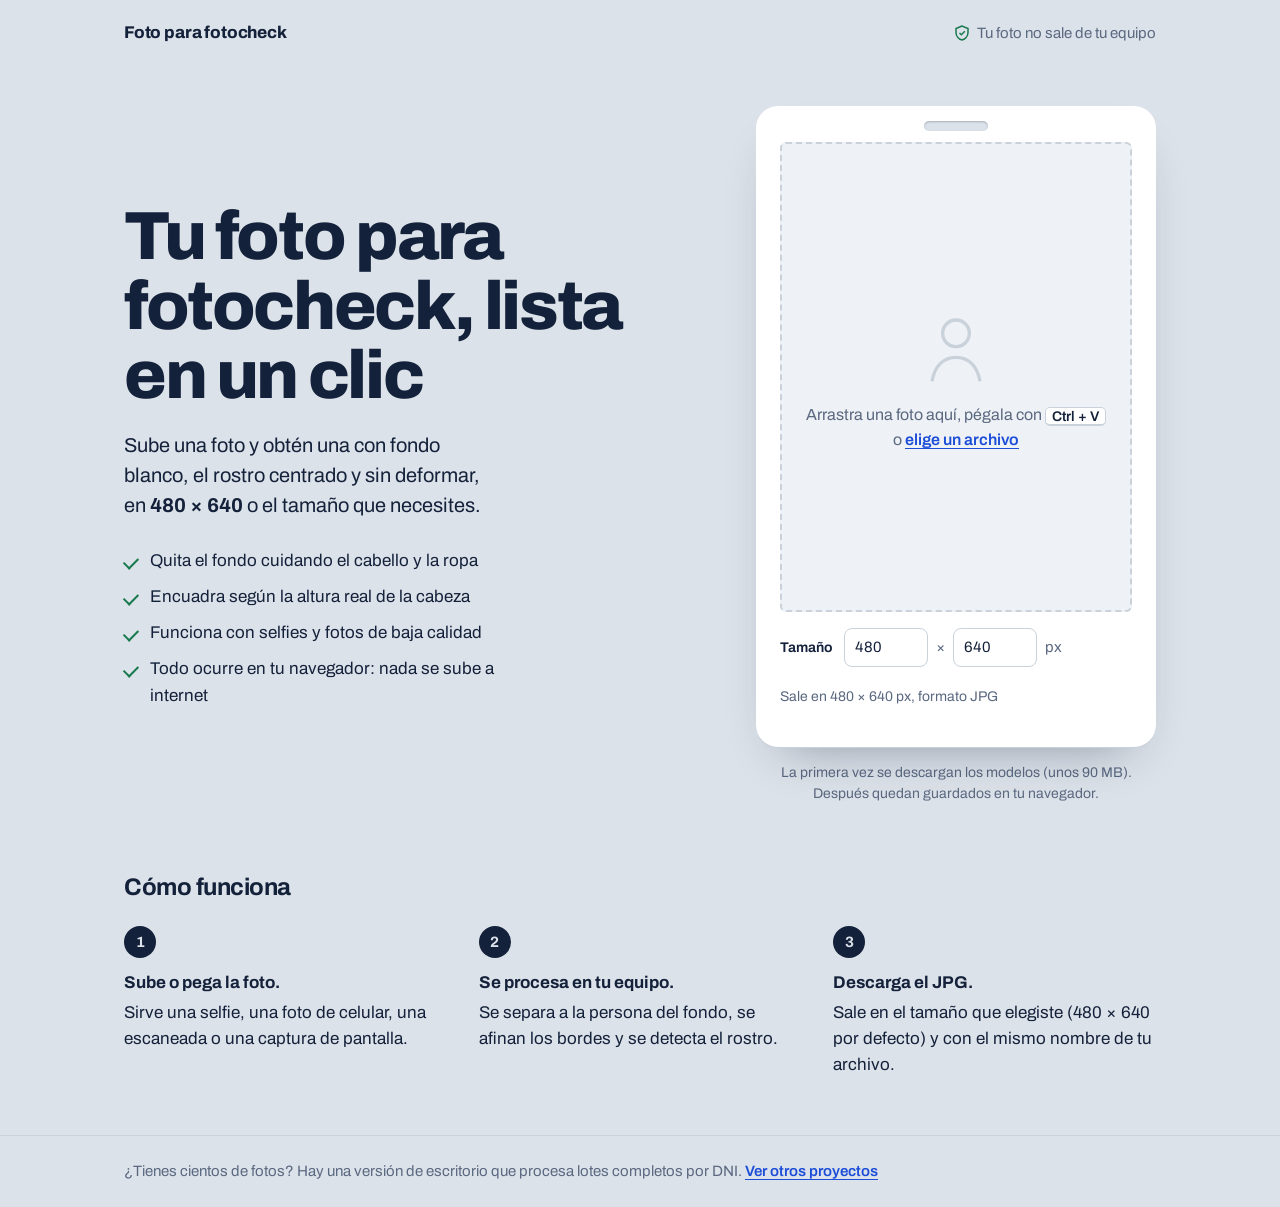
==== fotocheck/index.html @ 421779b1 "Editor fotocheck: tamaño personalizado y pegar con Ctrl+V - Ancho y alto configurables (480x640 por " ====
<!doctype html>
<html lang="es">
<head>
  <meta charset="utf-8">
  <meta name="viewport" content="width=device-width, initial-scale=1">
  <title>Foto para fotocheck</title>
  <meta name="description" content="Convierte cualquier foto en una foto de fotocheck (480 × 640 o tamaño personalizado) con fondo blanco y el rostro bien encuadrado. Se procesa en tu navegador: la foto no se sube a ningún servidor.">
  <script src="coi-serviceworker.min.js"></script>
  <link rel="preload" href="fonts/archivo-latin-wght-normal.woff2" as="font" type="font/woff2" crossorigin>
  <link rel="stylesheet" href="css/app.css">
  <link rel="icon" href="data:image/svg+xml,%3Csvg xmlns='http://www.w3.org/2000/svg' viewBox='0 0 24 32'%3E%3Crect x='1' y='1' width='22' height='30' rx='3' fill='%2314213A'/%3E%3Crect x='8' y='3' width='8' height='2' rx='1' fill='%23DCE2E9'/%3E%3Ccircle cx='12' cy='14' r='4' fill='%23DCE2E9'/%3E%3Cpath d='M5 26c1-5 4-7 7-7s6 2 7 7z' fill='%23DCE2E9'/%3E%3C/svg%3E">
</head>
<body>
  <header class="top">
    <span class="brand">Foto para fotocheck</span>
    <span class="privacy">
      <svg viewBox="0 0 16 16" aria-hidden="true"><path d="M8 1 2 3.5v4C2 11 4.6 14.1 8 15c3.4-.9 6-4 6-7.5v-4z" fill="none" stroke="currentColor" stroke-width="1.5"/><path d="m5.5 8 1.8 1.8L10.8 6.3" fill="none" stroke="currentColor" stroke-width="1.5"/></svg>
      Tu foto no sale de tu equipo
    </span>
  </header>

  <main class="hero">
    <section class="pitch">
      <h1>Tu foto para fotocheck, lista en un clic</h1>
      <p class="lede">Sube una foto y obtén una con fondo blanco, el rostro centrado y sin deformar, en <strong>480 × 640</strong> o el tamaño que necesites.</p>
      <ul class="facts">
        <li>Quita el fondo cuidando el cabello y la ropa</li>
        <li>Encuadra según la altura real de la cabeza</li>
        <li>Funciona con selfies y fotos de baja calidad</li>
        <li>Todo ocurre en tu navegador: nada se sube a internet</li>
      </ul>
    </section>

    <section class="badge-wrap" aria-label="Editor">
      <div class="badge" id="badge">
        <div class="slot" aria-hidden="true"></div>
        <div class="window" id="drop" tabindex="0" role="button" aria-describedby="drop-hint">
          <div class="empty" id="empty">
            <svg viewBox="0 0 48 64" aria-hidden="true"><circle cx="24" cy="24" r="10"/><path d="M6 60c2-12 9-18 18-18s16 6 18 18"/></svg>
            <p id="drop-hint">Arrastra una foto aquí<span class="paste-hint">, pégala con <kbd id="paste-key">Ctrl + V</kbd></span><br>o <span class="link">elige un archivo</span></p>
          </div>
          <img id="result" alt="Foto procesada de 480 por 640" hidden>
          <div class="busy" id="busy" hidden>
            <div class="bar"><div class="fill" id="fill"></div></div>
            <p id="stage">Preparando…</p>
          </div>
        </div>
        <div class="size" role="group" aria-labelledby="size-label">
          <span id="size-label" class="size-label">Tamaño</span>
          <label class="field"><span class="sr">Ancho en píxeles</span><input id="out-w" type="number" inputmode="numeric" min="64" max="4000" step="1" value="480" aria-describedby="size-help"></label>
          <span class="times" aria-hidden="true">×</span>
          <label class="field"><span class="sr">Alto en píxeles</span><input id="out-h" type="number" inputmode="numeric" min="64" max="4000" step="1" value="640" aria-describedby="size-help"></label>
          <span class="unit">px</span>
          <button type="button" class="reset-size" id="reset-size" hidden>Volver a 480 × 640</button>
          <span id="size-help" class="sr">Ancho y alto entre 64 y 4000 píxeles. El recorte usa esta proporción.</span>
        </div>
        <div class="badge-foot">
          <div class="meta" id="meta" aria-live="polite">Sale en 480 × 640, formato JPG</div>
          <div class="actions">
            <button type="button" class="btn ghost" id="again" hidden>Otra foto</button>
            <a class="btn primary" id="download" hidden download>Descargar JPG</a>
          </div>
        </div>
        <input type="file" id="file" accept="image/jpeg,image/png,image/webp" hidden>
      </div>
      <p class="first-load" id="first-load">La primera vez se descargan los modelos (unos 90 MB). Después quedan guardados en tu navegador.</p>
    </section>
  </main>

  <section class="how">
    <h2>Cómo funciona</h2>
    <ol>
      <li><strong>Sube o pega la foto.</strong> Sirve una selfie, una foto de celular, una escaneada o una captura de pantalla.</li>
      <li><strong>Se procesa en tu equipo.</strong> Se separa a la persona del fondo, se afinan los bordes y se detecta el rostro.</li>
      <li><strong>Descarga el JPG.</strong> Sale en el tamaño que elegiste (480 × 640 por defecto) y con el mismo nombre de tu archivo.</li>
    </ol>
  </section>

  <footer class="foot">
    <p>¿Tienes cientos de fotos? Hay una versión de escritorio que procesa lotes completos por DNI. <a href="../#proyectos">Ver otros proyectos</a></p>
  </footer>

  <script src="js/app.js"></script>
</body>
</html>
---- fotocheck/css/app.css ----
@font-face {
  font-family: "Archivo";
  src: url("../fonts/archivo-latin-wght-normal.woff2") format("woff2");
  font-weight: 100 900;
  font-display: swap;
}

:root {
  --desk: #DCE2E9;       /* escritorio gris frío */
  --card: #FFFFFF;       /* tarjeta de credencial */
  --ink: #14213A;        /* tinta azul oscuro */
  --muted: #5A6880;
  --cobalt: #1D4ED8;     /* acción principal */
  --ok: #18794E;
  --line: #C9D1DB;
  --window: #EEF1F5;
  --radius-card: 22px;
}

* { box-sizing: border-box; }
[hidden] { display: none !important; }
html { -webkit-text-size-adjust: 100%; }
body {
  margin: 0;
  background: var(--desk);
  color: var(--ink);
  font: 400 1.0625rem/1.55 "Archivo", system-ui, sans-serif;
}

.top {
  display: flex; justify-content: space-between; align-items: center; gap: 1rem;
  max-width: 1080px; margin: 0 auto; padding: 1.25rem 1.5rem;
}
.brand { font-weight: 750; letter-spacing: -0.01em; }
.privacy { display: inline-flex; align-items: center; gap: .45rem; color: var(--muted); font-size: .9375rem; }
.privacy svg { width: 16px; height: 16px; color: var(--ok); }

.hero {
  max-width: 1080px; margin: 0 auto; padding: 2.5rem 1.5rem 3rem;
  display: grid; grid-template-columns: minmax(0, 1fr) minmax(0, 400px);
  gap: clamp(2rem, 6vw, 5rem); align-items: center;
}

h1 {
  font-size: clamp(2.5rem, 5.4vw, 4.25rem);
  line-height: 1.02; font-weight: 820; letter-spacing: -0.035em;
  margin: 0 0 1.25rem; max-width: 12ch;
}
.lede { font-size: 1.25rem; line-height: 1.5; margin: 0 0 1.75rem; max-width: 34ch; }
.lede strong { font-weight: 700; font-variant-numeric: tabular-nums; }

.facts { list-style: none; margin: 0; padding: 0; display: grid; gap: .6rem; max-width: 40ch; }
.facts li { padding-left: 1.6rem; position: relative; color: var(--ink); }
.facts li::before {
  content: ""; position: absolute; left: 0; top: .5em; width: .75rem; height: .45rem;
  border-left: 2px solid var(--ok); border-bottom: 2px solid var(--ok); transform: rotate(-45deg);
}

/* ── La tarjeta-herramienta ─────────────────────────────────────────────── */
.badge-wrap { display: grid; justify-items: center; gap: .9rem; }
.badge {
  width: 100%; max-width: 400px;
  background: var(--card); border-radius: var(--radius-card);
  padding: 2.25rem 1.5rem 1.25rem;
  box-shadow: 0 1px 0 var(--line), 0 24px 48px -28px rgba(20, 33, 58, .45);
  position: relative;
}
.slot {
  position: absolute; top: .9rem; left: 50%; transform: translateX(-50%);
  width: 64px; height: 10px; border-radius: 5px; background: var(--desk);
  box-shadow: inset 0 1px 2px rgba(20, 33, 58, .25);
}
.window {
  position: relative; width: 100%; aspect-ratio: 3 / 4;
  background: var(--window); border-radius: 6px; overflow: hidden;
  outline: 2px dashed var(--line); outline-offset: -2px;
  display: grid; place-items: center; cursor: pointer;
  transition: outline-color .15s, background-color .15s;
}
.window:hover, .window.drag { outline-color: var(--cobalt); background: #E6ECF7; }
.window:focus-visible { outline: 3px solid var(--cobalt); outline-offset: 2px; }
.window.has-result { outline: none; cursor: default; background: #fff; }

.empty { text-align: center; color: var(--muted); padding: 1rem; }
.empty svg { width: 64px; height: 86px; fill: none; stroke: var(--line); stroke-width: 2.5; margin-bottom: .5rem; }
.empty p { margin: 0; font-size: 1rem; }
.link { color: var(--cobalt); font-weight: 600; text-decoration: underline; text-underline-offset: 3px; }

#result { width: 100%; height: 100%; object-fit: cover; display: block; }

.busy {
  position: absolute; inset: 0; display: grid; place-content: center; gap: .75rem;
  padding: 1.5rem; background: rgba(238, 241, 245, .92); text-align: center;
}
.busy p { margin: 0; color: var(--ink); font-size: .9375rem; }
.bar { width: 200px; height: 6px; border-radius: 3px; background: var(--line); overflow: hidden; }
.fill { height: 100%; width: 0; background: var(--cobalt); transition: width .2s; }
.fill.indet { width: 35%; animation: slide 1.1s ease-in-out infinite; }
@keyframes slide { from { transform: translateX(-100%); } to { transform: translateX(290%); } }

.badge-foot { display: flex; flex-wrap: wrap; justify-content: space-between; align-items: center; gap: .75rem; margin-top: 1rem; min-height: 44px; }
.badge-foot .meta { flex: 1 1 100%; }
.badge-foot .actions { margin-left: auto; }
.meta { color: var(--muted); font-size: .875rem; font-variant-numeric: tabular-nums; }
.meta.ok { color: var(--ok); font-weight: 600; }
.meta.err { color: #B42318; }
.actions { display: flex; gap: .5rem; }

.btn {
  font: inherit; font-size: .9375rem; font-weight: 650; border-radius: 10px;
  padding: .6rem 1rem; border: 0; cursor: pointer; text-decoration: none; display: inline-block; white-space: nowrap;
}
.btn.primary { background: var(--cobalt); color: #fff; }
.btn.primary:hover { background: #1A43BE; }
.btn.ghost { background: transparent; color: var(--ink); box-shadow: inset 0 0 0 1.5px var(--line); }
.btn.ghost:hover { box-shadow: inset 0 0 0 1.5px var(--ink); }
.btn:focus-visible { outline: 3px solid var(--cobalt); outline-offset: 2px; }

.first-load { margin: 0; max-width: 400px; color: var(--muted); font-size: .875rem; text-align: center; }

/* ── Cómo funciona ──────────────────────────────────────────────────────── */
.how { max-width: 1080px; margin: 0 auto; padding: 1rem 1.5rem 3.5rem; }
.how h2 { font-size: 1.5rem; letter-spacing: -0.02em; margin: 0 0 1.25rem; }
.how ol {
  margin: 0; padding: 0; list-style: none; counter-reset: paso;
  display: grid; grid-template-columns: repeat(3, minmax(0, 1fr)); gap: 2rem;
}
.how li { counter-increment: paso; max-width: 34ch; }
.how li::before {
  content: counter(paso); display: grid; place-items: center;
  width: 2rem; height: 2rem; border-radius: 50%; margin-bottom: .75rem;
  background: var(--ink); color: var(--desk); font-weight: 700; font-size: .9375rem;
}
.how strong { display: block; font-weight: 700; margin-bottom: .2rem; }

.foot { border-top: 1px solid var(--line); }
.foot p { max-width: 1080px; margin: 0 auto; padding: 1.5rem; color: var(--muted); font-size: .9375rem; }

@media (max-width: 820px) {
  .hero { grid-template-columns: 1fr; padding-top: 1rem; }
  .how ol { grid-template-columns: 1fr; gap: 1.25rem; }
  .top { padding: 1rem; }
  .hero, .how { padding-left: 1rem; padding-right: 1rem; }
  .foot p { padding: 1.25rem 1rem; }
}
@media (max-width: 420px) {
  .privacy { font-size: .8125rem; }
  .badge { padding: 2rem 1rem 1rem; }
}
@media (prefers-reduced-motion: reduce) {
  .fill.indet { animation: none; width: 100%; opacity: .5; }
  .window, .fill { transition: none; }
}

.foot a { color: var(--cobalt); font-weight: 600; text-underline-offset: 3px; }

/* ── Tamaño de salida ───────────────────────────────────────────────────── */
.size { display: flex; flex-wrap: wrap; align-items: center; gap: .5rem; margin-top: 1rem; }
.size-label { font-size: .875rem; font-weight: 650; margin-right: .25rem; }
.field input {
  width: 5.25rem; font: inherit; font-size: .9375rem; font-variant-numeric: tabular-nums;
  padding: .45rem .6rem; border: 1.5px solid var(--line); border-radius: 8px; background: #fff; color: var(--ink);
}
.field input:focus-visible { outline: 3px solid var(--cobalt); outline-offset: 1px; border-color: var(--cobalt); }
.field input[aria-invalid="true"] { border-color: #B42318; }
.times, .unit { color: var(--muted); font-size: .9375rem; }
.reset-size {
  font: inherit; font-size: .8125rem; font-weight: 600; color: var(--cobalt); background: none; border: 0;
  padding: .25rem; margin-left: auto; cursor: pointer; text-decoration: underline; text-underline-offset: 3px;
}
.reset-size:focus-visible { outline: 3px solid var(--cobalt); outline-offset: 2px; border-radius: 4px; }
.sr { position: absolute; width: 1px; height: 1px; overflow: hidden; clip: rect(0 0 0 0); white-space: nowrap; }
kbd {
  font: inherit; font-size: .875em; font-weight: 600; color: var(--ink);
  padding: .05rem .35rem; border: 1px solid var(--line); border-bottom-width: 2px; border-radius: 5px; background: #fff;
}
#result { object-fit: contain; }
.window { max-height: 70vh; }
kbd { white-space: nowrap; }
@media (pointer: coarse) { .paste-hint { display: none; } }
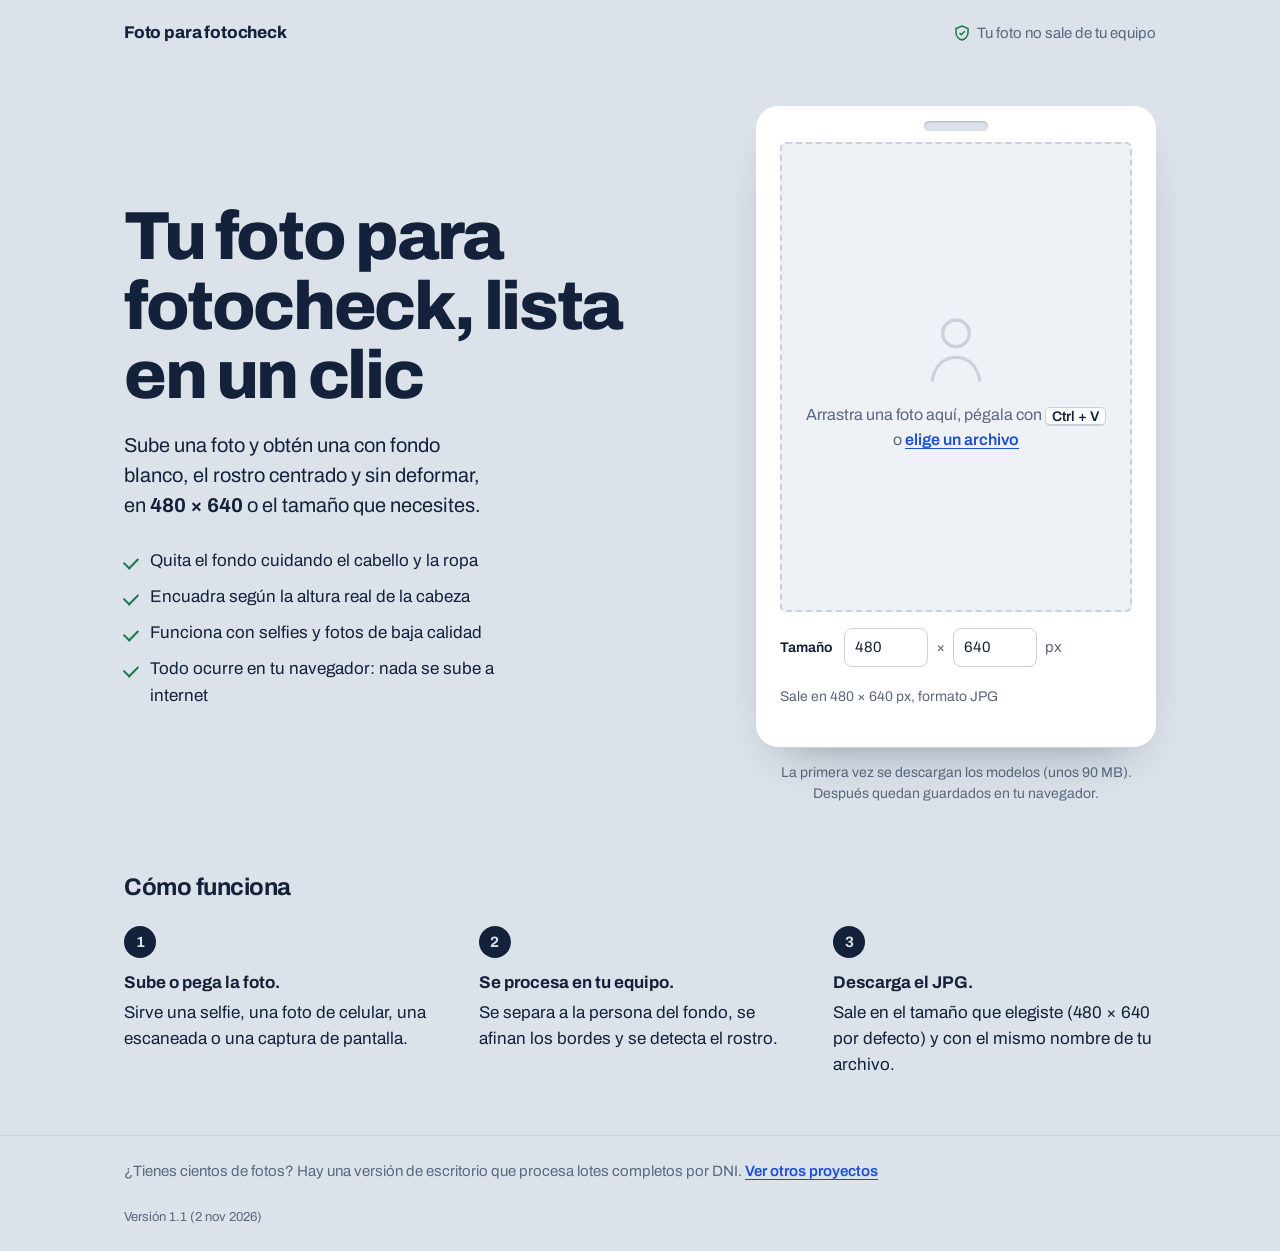
==== commit 1cf19999: "fotocheck: número de versión visible en el pie (1.1) y carga de scripts sin caché vieja Co-Authored-" ====
--- a/fotocheck/index.html
+++ b/fotocheck/index.html
@@ -78,8 +78,9 @@
 
   <footer class="foot">
     <p>¿Tienes cientos de fotos? Hay una versión de escritorio que procesa lotes completos por DNI. <a href="../#proyectos">Ver otros proyectos</a></p>
+    <p class="ver">Versión <span id="ver"></span></p>
   </footer>
 
-  <script src="js/app.js"></script>
+  <script src="js/app.js?v=1.1"></script>
 </body>
 </html>
--- a/fotocheck/css/app.css
+++ b/fotocheck/css/app.css
@@ -152,6 +152,7 @@
   .window, .fill { transition: none; }
 }
 
+.foot p.ver { padding-top: 0; font-size: .8125rem; }
 .foot a { color: var(--cobalt); font-weight: 600; text-underline-offset: 3px; }
 
 /* ── Tamaño de salida ───────────────────────────────────────────────────── */
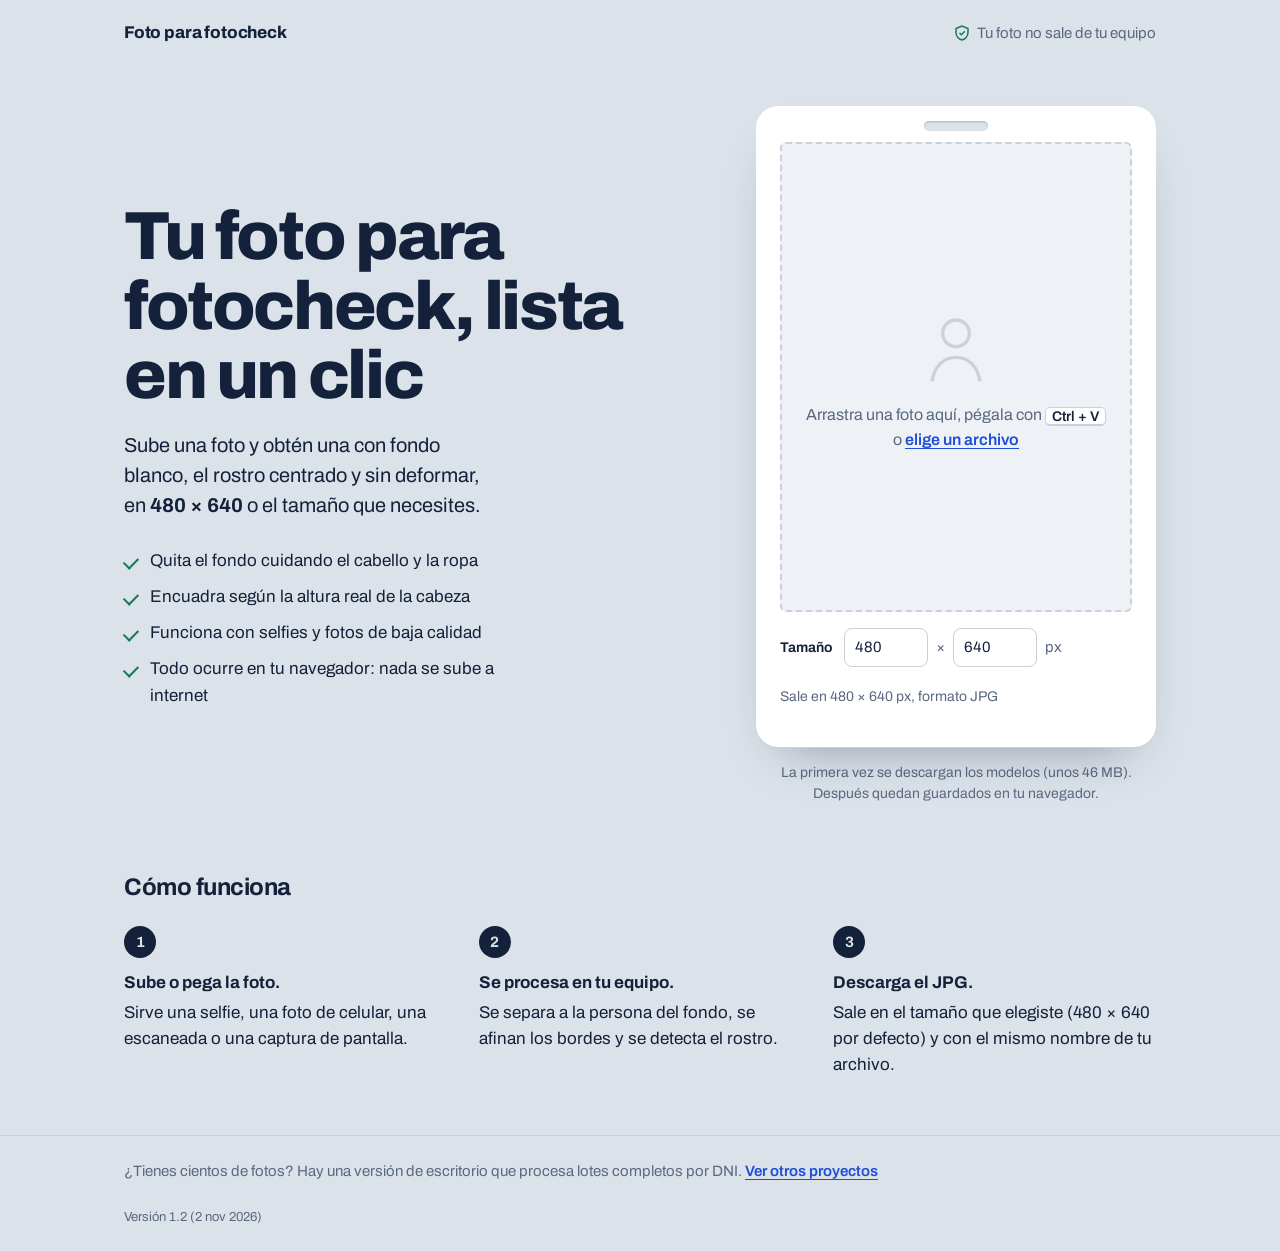
==== commit d97d6260: "fotocheck 1.2: segmentación con ormbg (2024) en vez de u2net u2net cortaba la cabeza cuando el cabel" ====
--- a/fotocheck/index.html
+++ b/fotocheck/index.html
@@ -63,7 +63,7 @@
         </div>
         <input type="file" id="file" accept="image/jpeg,image/png,image/webp" hidden>
       </div>
-      <p class="first-load" id="first-load">La primera vez se descargan los modelos (unos 90 MB). Después quedan guardados en tu navegador.</p>
+      <p class="first-load" id="first-load">La primera vez se descargan los modelos (unos 46 MB). Después quedan guardados en tu navegador.</p>
     </section>
   </main>
 
@@ -81,6 +81,6 @@
     <p class="ver">Versión <span id="ver"></span></p>
   </footer>
 
-  <script src="js/app.js?v=1.1"></script>
+  <script src="js/app.js?v=1.2"></script>
 </body>
 </html>
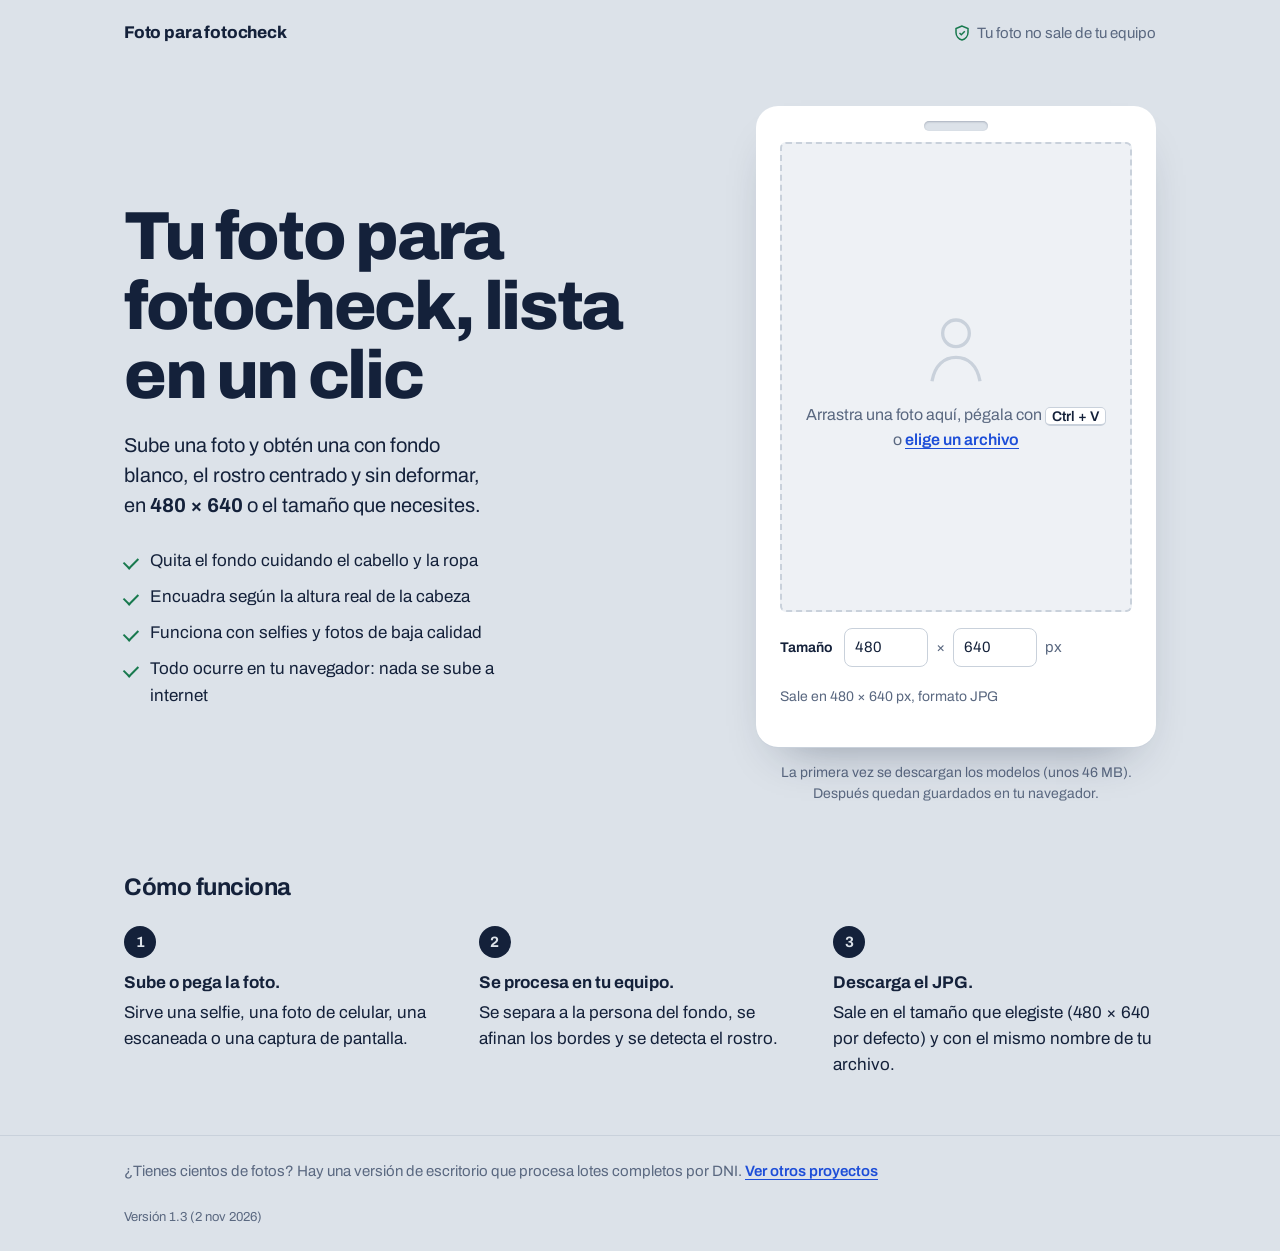
==== commit fe9bc86b: "fotocheck 1.3: bordes limpios con ormbg Se quita el refinado por color (dejaba bordes dentados), bor" ====
--- a/fotocheck/index.html
+++ b/fotocheck/index.html
@@ -81,6 +81,6 @@
     <p class="ver">Versión <span id="ver"></span></p>
   </footer>
 
-  <script src="js/app.js?v=1.2"></script>
+  <script src="js/app.js?v=1.3"></script>
 </body>
 </html>
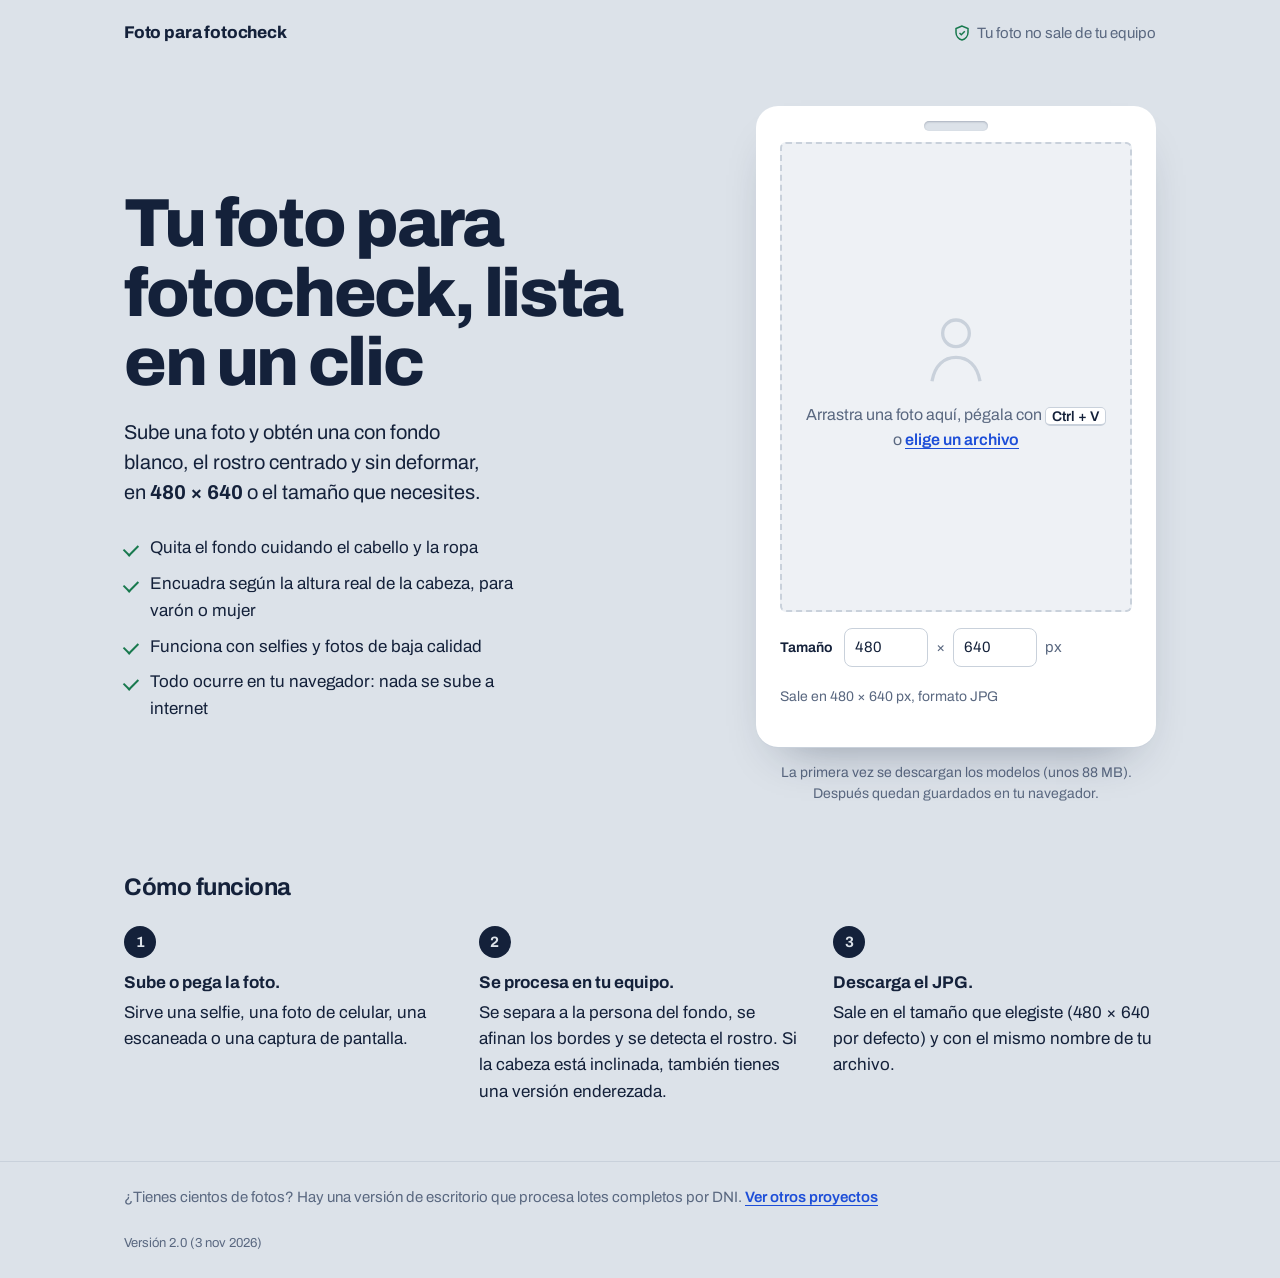
==== commit 2b51d3c5: "fotocheck 2.0: motor reescrito desde mainv10.py El procesamiento en el navegador ahora replica la ve" ====
--- a/fotocheck/index.html
+++ b/fotocheck/index.html
@@ -7,7 +7,7 @@
   <meta name="description" content="Convierte cualquier foto en una foto de fotocheck (480 × 640 o tamaño personalizado) con fondo blanco y el rostro bien encuadrado. Se procesa en tu navegador: la foto no se sube a ningún servidor.">
   <script src="coi-serviceworker.min.js"></script>
   <link rel="preload" href="fonts/archivo-latin-wght-normal.woff2" as="font" type="font/woff2" crossorigin>
-  <link rel="stylesheet" href="css/app.css">
+  <link rel="stylesheet" href="css/app.css?v=2.0">
   <link rel="icon" href="data:image/svg+xml,%3Csvg xmlns='http://www.w3.org/2000/svg' viewBox='0 0 24 32'%3E%3Crect x='1' y='1' width='22' height='30' rx='3' fill='%2314213A'/%3E%3Crect x='8' y='3' width='8' height='2' rx='1' fill='%23DCE2E9'/%3E%3Ccircle cx='12' cy='14' r='4' fill='%23DCE2E9'/%3E%3Cpath d='M5 26c1-5 4-7 7-7s6 2 7 7z' fill='%23DCE2E9'/%3E%3C/svg%3E">
 </head>
 <body>
@@ -25,7 +25,7 @@
       <p class="lede">Sube una foto y obtén una con fondo blanco, el rostro centrado y sin deformar, en <strong>480 × 640</strong> o el tamaño que necesites.</p>
       <ul class="facts">
         <li>Quita el fondo cuidando el cabello y la ropa</li>
-        <li>Encuadra según la altura real de la cabeza</li>
+        <li>Encuadra según la altura real de la cabeza, para varón o mujer</li>
         <li>Funciona con selfies y fotos de baja calidad</li>
         <li>Todo ocurre en tu navegador: nada se sube a internet</li>
       </ul>
@@ -56,14 +56,16 @@
         </div>
         <div class="badge-foot">
           <div class="meta" id="meta" aria-live="polite">Sale en 480 × 640, formato JPG</div>
+          <div class="notes" id="notes" aria-live="polite" hidden></div>
           <div class="actions">
+            <button type="button" class="btn ghost" id="straight" aria-pressed="false" hidden>Ver enderezada</button>
             <button type="button" class="btn ghost" id="again" hidden>Otra foto</button>
             <a class="btn primary" id="download" hidden download>Descargar JPG</a>
           </div>
         </div>
         <input type="file" id="file" accept="image/jpeg,image/png,image/webp" hidden>
       </div>
-      <p class="first-load" id="first-load">La primera vez se descargan los modelos (unos 46 MB). Después quedan guardados en tu navegador.</p>
+      <p class="first-load" id="first-load">La primera vez se descargan los modelos (unos 88 MB). Después quedan guardados en tu navegador.</p>
     </section>
   </main>
 
@@ -71,7 +73,7 @@
     <h2>Cómo funciona</h2>
     <ol>
       <li><strong>Sube o pega la foto.</strong> Sirve una selfie, una foto de celular, una escaneada o una captura de pantalla.</li>
-      <li><strong>Se procesa en tu equipo.</strong> Se separa a la persona del fondo, se afinan los bordes y se detecta el rostro.</li>
+      <li><strong>Se procesa en tu equipo.</strong> Se separa a la persona del fondo, se afinan los bordes y se detecta el rostro. Si la cabeza está inclinada, también tienes una versión enderezada.</li>
       <li><strong>Descarga el JPG.</strong> Sale en el tamaño que elegiste (480 × 640 por defecto) y con el mismo nombre de tu archivo.</li>
     </ol>
   </section>
@@ -81,6 +83,6 @@
     <p class="ver">Versión <span id="ver"></span></p>
   </footer>
 
-  <script src="js/app.js?v=1.3"></script>
+  <script src="js/app.js?v=2.0"></script>
 </body>
 </html>
--- a/fotocheck/css/app.css
+++ b/fotocheck/css/app.css
@@ -100,7 +100,8 @@
 
 .badge-foot { display: flex; flex-wrap: wrap; justify-content: space-between; align-items: center; gap: .75rem; margin-top: 1rem; min-height: 44px; }
 .badge-foot .meta { flex: 1 1 100%; }
-.badge-foot .actions { margin-left: auto; }
+.badge-foot .notes { flex: 1 1 100%; margin-top: -.5rem; color: #8A5300; font-size: .8125rem; }
+.badge-foot .actions { margin-left: auto; flex-wrap: wrap; justify-content: flex-end; }
 .meta { color: var(--muted); font-size: .875rem; font-variant-numeric: tabular-nums; }
 .meta.ok { color: var(--ok); font-weight: 600; }
 .meta.err { color: #B42318; }
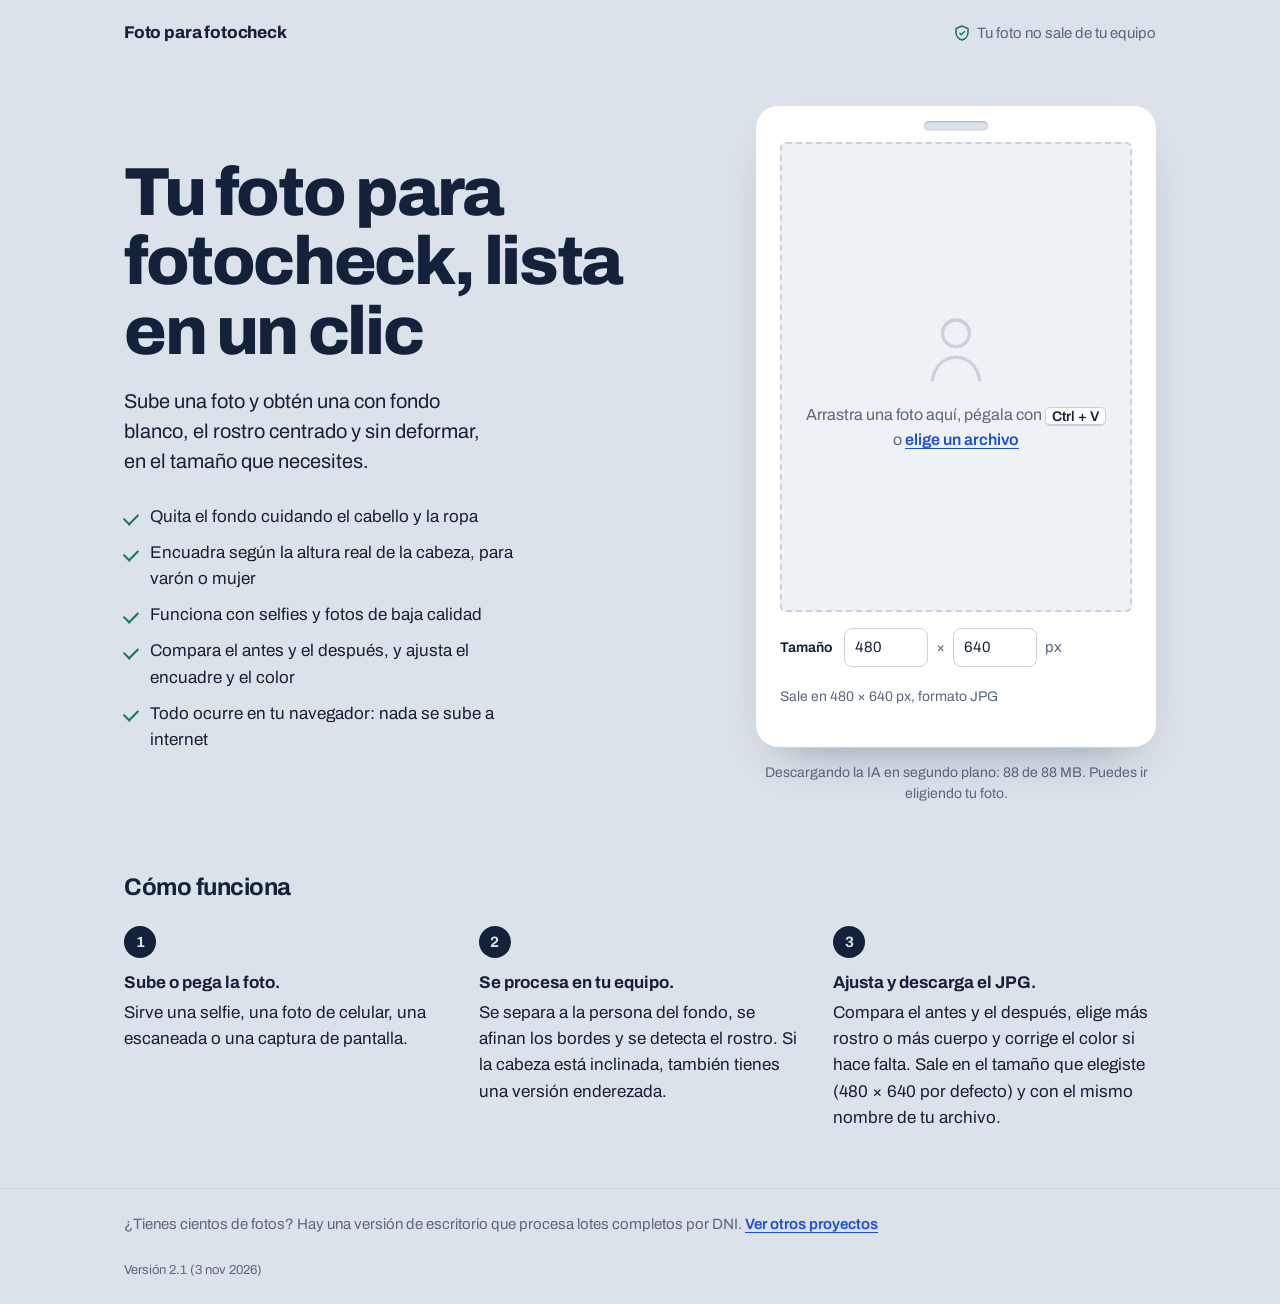
==== commit 87c6b3d6: "fotocheck 2.1: antes y después, encuadre y color - La IA empieza a descargarse al abrir la página (s" ====
--- a/fotocheck/index.html
+++ b/fotocheck/index.html
@@ -7,7 +7,7 @@
   <meta name="description" content="Convierte cualquier foto en una foto de fotocheck (480 × 640 o tamaño personalizado) con fondo blanco y el rostro bien encuadrado. Se procesa en tu navegador: la foto no se sube a ningún servidor.">
   <script src="coi-serviceworker.min.js"></script>
   <link rel="preload" href="fonts/archivo-latin-wght-normal.woff2" as="font" type="font/woff2" crossorigin>
-  <link rel="stylesheet" href="css/app.css?v=2.0">
+  <link rel="stylesheet" href="css/app.css?v=2.1">
   <link rel="icon" href="data:image/svg+xml,%3Csvg xmlns='http://www.w3.org/2000/svg' viewBox='0 0 24 32'%3E%3Crect x='1' y='1' width='22' height='30' rx='3' fill='%2314213A'/%3E%3Crect x='8' y='3' width='8' height='2' rx='1' fill='%23DCE2E9'/%3E%3Ccircle cx='12' cy='14' r='4' fill='%23DCE2E9'/%3E%3Cpath d='M5 26c1-5 4-7 7-7s6 2 7 7z' fill='%23DCE2E9'/%3E%3C/svg%3E">
 </head>
 <body>
@@ -22,11 +22,12 @@
   <main class="hero">
     <section class="pitch">
       <h1>Tu foto para fotocheck, lista en un clic</h1>
-      <p class="lede">Sube una foto y obtén una con fondo blanco, el rostro centrado y sin deformar, en <strong>480 × 640</strong> o el tamaño que necesites.</p>
+      <p class="lede">Sube una foto y obtén una con fondo blanco, el rostro centrado y sin deformar, en el tamaño que necesites.</p>
       <ul class="facts">
         <li>Quita el fondo cuidando el cabello y la ropa</li>
         <li>Encuadra según la altura real de la cabeza, para varón o mujer</li>
         <li>Funciona con selfies y fotos de baja calidad</li>
+        <li>Compara el antes y el después, y ajusta el encuadre y el color</li>
         <li>Todo ocurre en tu navegador: nada se sube a internet</li>
       </ul>
     </section>
@@ -69,12 +70,57 @@
     </section>
   </main>
 
+  <section class="editor" id="editor" aria-labelledby="editor-title" hidden>
+    <h2 id="editor-title">Antes y después</h2>
+    <div class="editor-grid">
+      <div class="compare">
+        <figure>
+          <div class="frame"><span class="pic"><img id="before" alt="Foto original"><span class="crop-box" id="crop-box" hidden></span></span></div>
+          <figcaption>Antes · foto original. El recuadro es la parte que se usa.</figcaption>
+        </figure>
+        <figure>
+          <div class="frame"><img id="after" class="after" alt="Foto procesada"></div>
+          <figcaption id="after-cap">Después</figcaption>
+        </figure>
+      </div>
+      <div class="panel">
+        <fieldset class="group">
+          <legend>Encuadre</legend>
+          <div class="choices">
+            <label class="choice"><input type="radio" name="encuadre" value="recomendado" checked><span>Recomendado</span></label>
+            <label class="choice"><input type="radio" name="encuadre" value="rostro"><span>Más rostro</span></label>
+            <label class="choice"><input type="radio" name="encuadre" value="cuerpo"><span>Un poco más de cuerpo</span></label>
+            <label class="choice"><input type="radio" name="encuadre" value="mas-cuerpo"><span>Más cuerpo</span></label>
+          </div>
+          <p class="hint" id="enc-hint" aria-live="polite"></p>
+        </fieldset>
+        <fieldset class="group">
+          <legend>Color</legend>
+          <div class="sliders">
+            <div class="slider"><label for="c-brillo">Brillo</label><input type="range" id="c-brillo" min="-100" max="100" step="1" value="0"><output id="o-brillo" for="c-brillo">0</output></div>
+            <div class="slider"><label for="c-contraste">Contraste</label><input type="range" id="c-contraste" min="-100" max="100" step="1" value="0"><output id="o-contraste" for="c-contraste">0</output></div>
+            <div class="slider"><label for="c-saturacion">Saturación</label><input type="range" id="c-saturacion" min="-100" max="100" step="1" value="0"><output id="o-saturacion" for="c-saturacion">0</output></div>
+            <div class="slider"><label for="c-temperatura">Temperatura</label><input type="range" id="c-temperatura" min="-100" max="100" step="1" value="0" aria-describedby="temp-help"><output id="o-temperatura" for="c-temperatura">0</output></div>
+          </div>
+          <span id="temp-help" class="sr">Valores negativos enfrían el color y positivos lo calientan.</span>
+          <div class="row-actions">
+            <button type="button" class="btn ghost" id="c-auto">Automático</button>
+            <button type="button" class="btn ghost" id="c-reset">Restablecer</button>
+          </div>
+          <p class="hint" id="color-hint" aria-live="polite"></p>
+          <p class="hint">Solo cambia a la persona: el fondo sigue blanco.</p>
+        </fieldset>
+        <a class="btn primary wide" id="download2" download>Descargar JPG</a>
+      </div>
+    </div>
+  </section>
+
   <section class="how">
     <h2>Cómo funciona</h2>
     <ol>
       <li><strong>Sube o pega la foto.</strong> Sirve una selfie, una foto de celular, una escaneada o una captura de pantalla.</li>
       <li><strong>Se procesa en tu equipo.</strong> Se separa a la persona del fondo, se afinan los bordes y se detecta el rostro. Si la cabeza está inclinada, también tienes una versión enderezada.</li>
-      <li><strong>Descarga el JPG.</strong> Sale en el tamaño que elegiste (480 × 640 por defecto) y con el mismo nombre de tu archivo.</li>
+      <li><strong>Ajusta y descarga el JPG.</strong> Compara el antes y el después, elige más rostro o más cuerpo y corrige el color si hace falta. Sale en el tamaño que elegiste (480 × 640 por defecto) y con el mismo nombre de tu archivo.</li>
     </ol>
   </section>
 
@@ -83,6 +129,6 @@
     <p class="ver">Versión <span id="ver"></span></p>
   </footer>
 
-  <script src="js/app.js?v=2.0"></script>
+  <script src="js/app.js?v=2.1"></script>
 </body>
 </html>
--- a/fotocheck/css/app.css
+++ b/fotocheck/css/app.css
@@ -119,6 +119,47 @@
 
 .first-load { margin: 0; max-width: 400px; color: var(--muted); font-size: .875rem; text-align: center; }
 
+/* ── Antes y después + ajustes ──────────────────────────────────────────── */
+.editor { max-width: 1080px; margin: 0 auto; padding: 0 1.5rem 3rem; scroll-margin-top: 1rem; }
+.editor h2 { font-size: 1.5rem; letter-spacing: -0.02em; margin: 0 0 1.25rem; }
+.editor-grid { display: grid; grid-template-columns: minmax(0, 1fr) minmax(0, 320px); gap: 1.5rem; align-items: start; }
+.compare, .panel {
+  background: var(--card); border-radius: var(--radius-card);
+  box-shadow: 0 1px 0 var(--line), 0 24px 48px -28px rgba(20, 33, 58, .45);
+}
+.compare {
+  --fh: clamp(220px, 52vh, 470px);   /* misma altura para el antes y el después */
+  display: grid; grid-template-columns: repeat(2, minmax(0, 1fr)); gap: 1rem; padding: 1.25rem;
+}
+.compare figure { margin: 0; display: grid; gap: .5rem; align-content: start; }
+.compare figcaption { color: var(--muted); font-size: .875rem; }
+.frame { display: grid; place-items: center; height: var(--fh); padding: .5rem; background: var(--window); border-radius: 6px; }
+.frame img { display: block; max-width: 100%; max-height: calc(var(--fh) - 1rem); width: auto; height: auto; }
+.frame img.after { box-shadow: 0 0 0 1px var(--line); }
+.pic { position: relative; display: inline-block; max-width: 100%; line-height: 0; overflow: hidden; }
+.crop-box { position: absolute; outline: 2px dashed #fff; box-shadow: 0 0 0 9999px rgba(20, 33, 58, .45); pointer-events: none; }
+
+.panel { display: grid; gap: 1.5rem; padding: 1.25rem 1.25rem 1.5rem; }
+.group { min-width: 0; margin: 0; padding: 0; border: 0; }
+.group legend { padding: 0; margin-bottom: .6rem; font-weight: 700; }
+.choices { display: grid; gap: .4rem; }
+.choice {
+  display: flex; align-items: center; gap: .6rem; padding: .55rem .75rem; border-radius: 10px;
+  box-shadow: inset 0 0 0 1.5px var(--line); font-size: .9375rem; font-weight: 600; cursor: pointer;
+}
+.choice input { margin: 0; accent-color: var(--cobalt); }
+.choice:has(input:checked) { box-shadow: inset 0 0 0 2px var(--cobalt); background: #EEF3FD; }
+.choice:has(input:disabled) { color: var(--muted); opacity: .6; cursor: not-allowed; }
+.choice:has(input:focus-visible) { outline: 3px solid var(--cobalt); outline-offset: 2px; }
+.sliders { display: grid; gap: .55rem; }
+.slider { display: grid; grid-template-columns: 6.25rem minmax(0, 1fr) 2.75rem; align-items: center; gap: .5rem; font-size: .9375rem; }
+.slider input { width: 100%; margin: 0; accent-color: var(--cobalt); }
+.slider output { text-align: right; color: var(--muted); font-size: .875rem; font-variant-numeric: tabular-nums; }
+.row-actions { display: flex; flex-wrap: wrap; gap: .5rem; margin-top: .9rem; }
+.hint { margin: .5rem 0 0; color: var(--muted); font-size: .8125rem; }
+.hint:empty { display: none; }
+.btn.wide { display: block; text-align: center; }
+
 /* ── Cómo funciona ──────────────────────────────────────────────────────── */
 .how { max-width: 1080px; margin: 0 auto; padding: 1rem 1.5rem 3.5rem; }
 .how h2 { font-size: 1.5rem; letter-spacing: -0.02em; margin: 0 0 1.25rem; }
@@ -141,12 +182,16 @@
   .hero { grid-template-columns: 1fr; padding-top: 1rem; }
   .how ol { grid-template-columns: 1fr; gap: 1.25rem; }
   .top { padding: 1rem; }
-  .hero, .how { padding-left: 1rem; padding-right: 1rem; }
+  .hero, .how, .editor { padding-left: 1rem; padding-right: 1rem; }
   .foot p { padding: 1.25rem 1rem; }
+  .editor-grid { grid-template-columns: 1fr; }
+  .compare { --fh: clamp(160px, 56vw, 340px); }
 }
 @media (max-width: 420px) {
   .privacy { font-size: .8125rem; }
   .badge { padding: 2rem 1rem 1rem; }
+  .compare { gap: .6rem; padding: .75rem; }
+  .frame { padding: .35rem; }
 }
 @media (prefers-reduced-motion: reduce) {
   .fill.indet { animation: none; width: 100%; opacity: .5; }
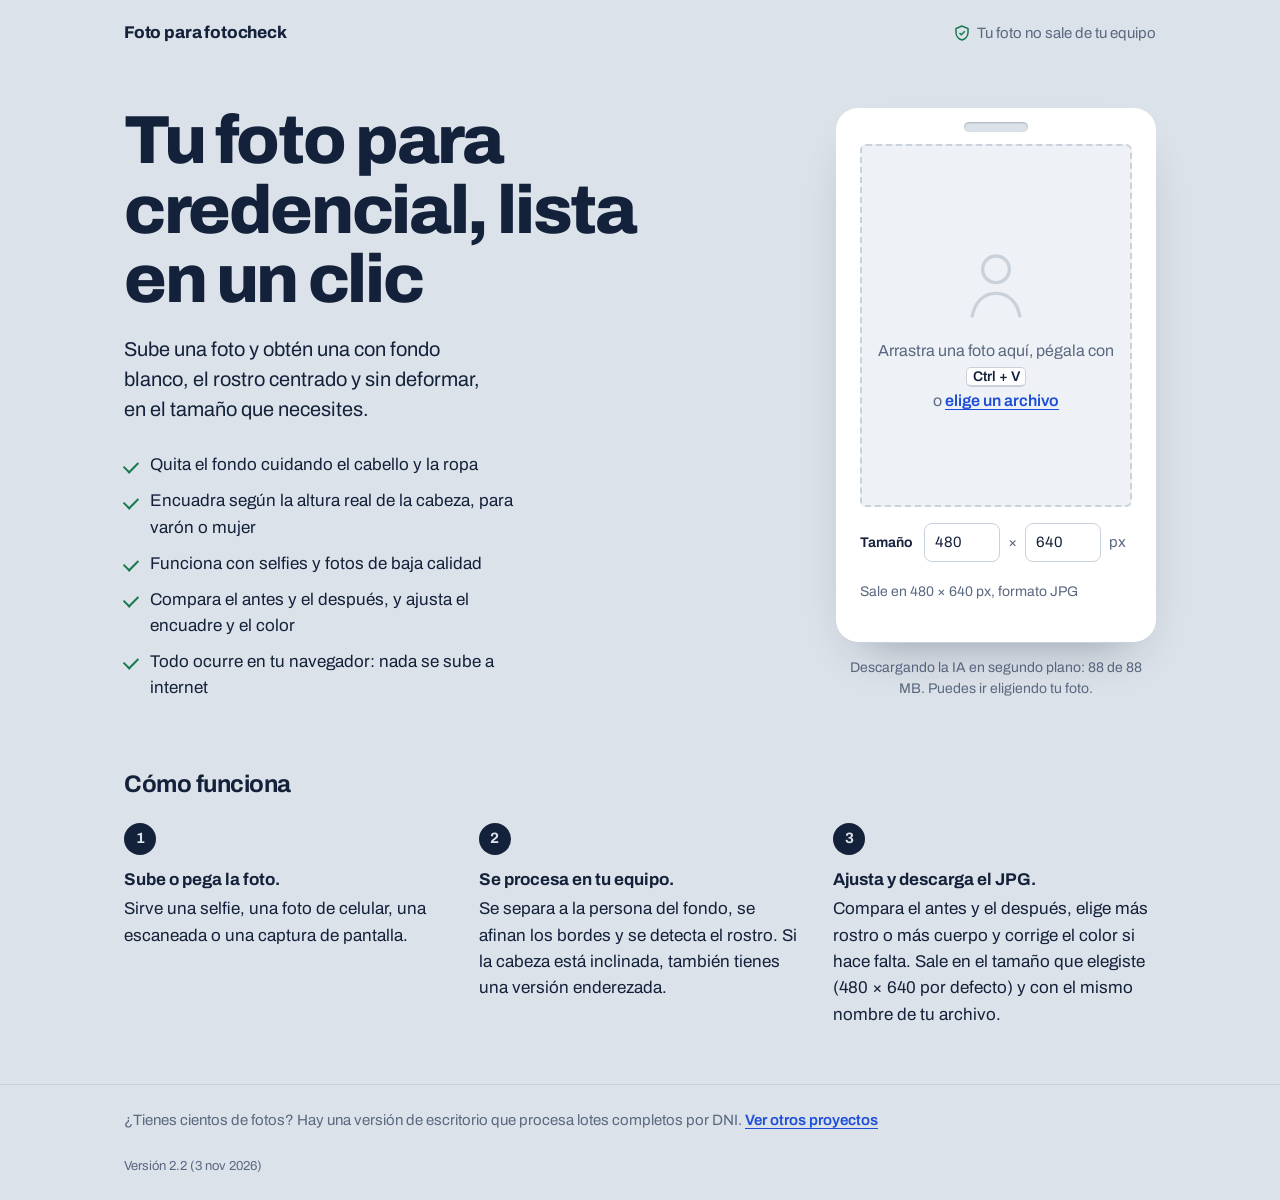
==== commit 4a0c9401: "fotocheck 2.2: encuadre personalizado y tarjeta más compacta - Nuevo encuadre "Personalizado": el re" ====
--- a/fotocheck/index.html
+++ b/fotocheck/index.html
@@ -7,7 +7,7 @@
   <meta name="description" content="Convierte cualquier foto en una foto de fotocheck (480 × 640 o tamaño personalizado) con fondo blanco y el rostro bien encuadrado. Se procesa en tu navegador: la foto no se sube a ningún servidor.">
   <script src="coi-serviceworker.min.js"></script>
   <link rel="preload" href="fonts/archivo-latin-wght-normal.woff2" as="font" type="font/woff2" crossorigin>
-  <link rel="stylesheet" href="css/app.css?v=2.1">
+  <link rel="stylesheet" href="css/app.css?v=2.2">
   <link rel="icon" href="data:image/svg+xml,%3Csvg xmlns='http://www.w3.org/2000/svg' viewBox='0 0 24 32'%3E%3Crect x='1' y='1' width='22' height='30' rx='3' fill='%2314213A'/%3E%3Crect x='8' y='3' width='8' height='2' rx='1' fill='%23DCE2E9'/%3E%3Ccircle cx='12' cy='14' r='4' fill='%23DCE2E9'/%3E%3Cpath d='M5 26c1-5 4-7 7-7s6 2 7 7z' fill='%23DCE2E9'/%3E%3C/svg%3E">
 </head>
 <body>
@@ -21,7 +21,7 @@
 
   <main class="hero">
     <section class="pitch">
-      <h1>Tu foto para fotocheck, lista en un clic</h1>
+      <h1>Tu foto para credencial, lista en un clic</h1>
       <p class="lede">Sube una foto y obtén una con fondo blanco, el rostro centrado y sin deformar, en el tamaño que necesites.</p>
       <ul class="facts">
         <li>Quita el fondo cuidando el cabello y la ropa</li>
@@ -75,7 +75,7 @@
     <div class="editor-grid">
       <div class="compare">
         <figure>
-          <div class="frame"><span class="pic"><img id="before" alt="Foto original"><span class="crop-box" id="crop-box" hidden></span></span></div>
+          <div class="frame"><span class="pic"><img id="before" alt="Foto original"><span class="crop-box" id="crop-box" hidden><i class="h" data-h="nw"></i><i class="h" data-h="ne"></i><i class="h" data-h="sw"></i><i class="h" data-h="se"></i></span></span></div>
           <figcaption>Antes · foto original. El recuadro es la parte que se usa.</figcaption>
         </figure>
         <figure>
@@ -91,6 +91,7 @@
             <label class="choice"><input type="radio" name="encuadre" value="rostro"><span>Más rostro</span></label>
             <label class="choice"><input type="radio" name="encuadre" value="cuerpo"><span>Un poco más de cuerpo</span></label>
             <label class="choice"><input type="radio" name="encuadre" value="mas-cuerpo"><span>Más cuerpo</span></label>
+            <label class="choice"><input type="radio" name="encuadre" value="personalizado"><span>Personalizado</span></label>
           </div>
           <p class="hint" id="enc-hint" aria-live="polite"></p>
         </fieldset>
@@ -129,6 +130,6 @@
     <p class="ver">Versión <span id="ver"></span></p>
   </footer>
 
-  <script src="js/app.js?v=2.1"></script>
+  <script src="js/app.js?v=2.2"></script>
 </body>
 </html>
--- a/fotocheck/css/app.css
+++ b/fotocheck/css/app.css
@@ -37,7 +37,7 @@
 
 .hero {
   max-width: 1080px; margin: 0 auto; padding: 2.5rem 1.5rem 3rem;
-  display: grid; grid-template-columns: minmax(0, 1fr) minmax(0, 400px);
+  display: grid; grid-template-columns: minmax(0, 1fr) minmax(0, 320px);
   gap: clamp(2rem, 6vw, 5rem); align-items: center;
 }
 
@@ -58,8 +58,9 @@
 
 /* ── La tarjeta-herramienta ─────────────────────────────────────────────── */
 .badge-wrap { display: grid; justify-items: center; gap: .9rem; }
+/* Tarjeta compacta: mostrada en grande, una foto de poca calidad se ve pixelada */
 .badge {
-  width: 100%; max-width: 400px;
+  width: 100%; max-width: 320px;
   background: var(--card); border-radius: var(--radius-card);
   padding: 2.25rem 1.5rem 1.25rem;
   box-shadow: 0 1px 0 var(--line), 0 24px 48px -28px rgba(20, 33, 58, .45);
@@ -117,7 +118,7 @@
 .btn.ghost:hover { box-shadow: inset 0 0 0 1.5px var(--ink); }
 .btn:focus-visible { outline: 3px solid var(--cobalt); outline-offset: 2px; }
 
-.first-load { margin: 0; max-width: 400px; color: var(--muted); font-size: .875rem; text-align: center; }
+.first-load { margin: 0; max-width: 320px; color: var(--muted); font-size: .875rem; text-align: center; }
 
 /* ── Antes y después + ajustes ──────────────────────────────────────────── */
 .editor { max-width: 1080px; margin: 0 auto; padding: 0 1.5rem 3rem; scroll-margin-top: 1rem; }
@@ -128,7 +129,7 @@
   box-shadow: 0 1px 0 var(--line), 0 24px 48px -28px rgba(20, 33, 58, .45);
 }
 .compare {
-  --fh: clamp(220px, 52vh, 470px);   /* misma altura para el antes y el después */
+  --fh: clamp(220px, 46vh, 400px);   /* misma altura para el antes y el después */
   display: grid; grid-template-columns: repeat(2, minmax(0, 1fr)); gap: 1rem; padding: 1.25rem;
 }
 .compare figure { margin: 0; display: grid; gap: .5rem; align-content: start; }
@@ -138,6 +139,19 @@
 .frame img.after { box-shadow: 0 0 0 1px var(--line); }
 .pic { position: relative; display: inline-block; max-width: 100%; line-height: 0; overflow: hidden; }
 .crop-box { position: absolute; outline: 2px dashed #fff; box-shadow: 0 0 0 9999px rgba(20, 33, 58, .45); pointer-events: none; }
+/* Encuadre personalizado: el recuadro se arrastra y cambia de tamaño desde las esquinas */
+.crop-box.editable { pointer-events: auto; cursor: move; touch-action: none; outline: 2px solid #fff; }
+.crop-box.editable:focus-visible { outline: 3px solid var(--cobalt); }
+.crop-box .h { display: none; }
+.crop-box.editable .h {
+  display: block; position: absolute; width: 14px; height: 14px;
+  background: #fff; border: 2px solid var(--cobalt); border-radius: 3px;
+}
+.crop-box .h[data-h="nw"] { left: 0; top: 0; cursor: nwse-resize; }
+.crop-box .h[data-h="ne"] { right: 0; top: 0; cursor: nesw-resize; }
+.crop-box .h[data-h="sw"] { left: 0; bottom: 0; cursor: nesw-resize; }
+.crop-box .h[data-h="se"] { right: 0; bottom: 0; cursor: nwse-resize; }
+@media (pointer: coarse) { .crop-box.editable .h { width: 22px; height: 22px; } }
 
 .panel { display: grid; gap: 1.5rem; padding: 1.25rem 1.25rem 1.5rem; }
 .group { min-width: 0; margin: 0; padding: 0; border: 0; }
@@ -205,7 +219,7 @@
 .size { display: flex; flex-wrap: wrap; align-items: center; gap: .5rem; margin-top: 1rem; }
 .size-label { font-size: .875rem; font-weight: 650; margin-right: .25rem; }
 .field input {
-  width: 5.25rem; font: inherit; font-size: .9375rem; font-variant-numeric: tabular-nums;
+  width: 4.75rem; font: inherit; font-size: .9375rem; font-variant-numeric: tabular-nums;
   padding: .45rem .6rem; border: 1.5px solid var(--line); border-radius: 8px; background: #fff; color: var(--ink);
 }
 .field input:focus-visible { outline: 3px solid var(--cobalt); outline-offset: 1px; border-color: var(--cobalt); }
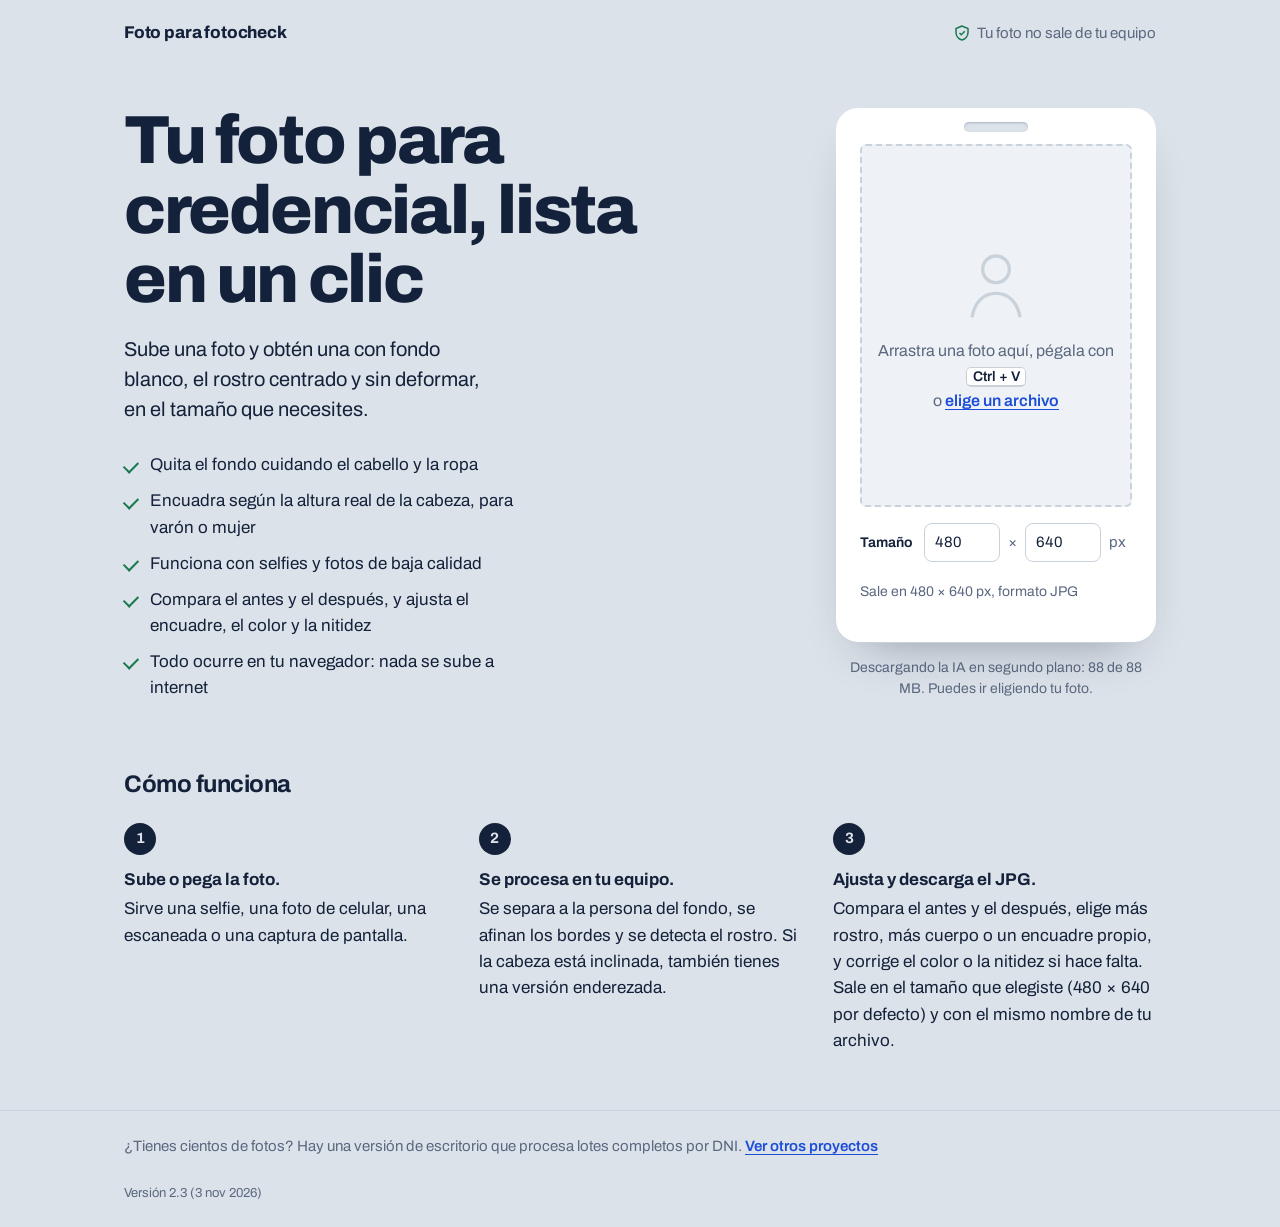
==== commit 4ca29b06: "fotocheck 2.3: nitidez en Ajustes - Nuevo control "Nitidez" (0 a 100): máscara de enfoque sobre el b" ====
--- a/fotocheck/index.html
+++ b/fotocheck/index.html
@@ -7,7 +7,7 @@
   <meta name="description" content="Convierte cualquier foto en una foto de fotocheck (480 × 640 o tamaño personalizado) con fondo blanco y el rostro bien encuadrado. Se procesa en tu navegador: la foto no se sube a ningún servidor.">
   <script src="coi-serviceworker.min.js"></script>
   <link rel="preload" href="fonts/archivo-latin-wght-normal.woff2" as="font" type="font/woff2" crossorigin>
-  <link rel="stylesheet" href="css/app.css?v=2.2">
+  <link rel="stylesheet" href="css/app.css?v=2.3">
   <link rel="icon" href="data:image/svg+xml,%3Csvg xmlns='http://www.w3.org/2000/svg' viewBox='0 0 24 32'%3E%3Crect x='1' y='1' width='22' height='30' rx='3' fill='%2314213A'/%3E%3Crect x='8' y='3' width='8' height='2' rx='1' fill='%23DCE2E9'/%3E%3Ccircle cx='12' cy='14' r='4' fill='%23DCE2E9'/%3E%3Cpath d='M5 26c1-5 4-7 7-7s6 2 7 7z' fill='%23DCE2E9'/%3E%3C/svg%3E">
 </head>
 <body>
@@ -27,7 +27,7 @@
         <li>Quita el fondo cuidando el cabello y la ropa</li>
         <li>Encuadra según la altura real de la cabeza, para varón o mujer</li>
         <li>Funciona con selfies y fotos de baja calidad</li>
-        <li>Compara el antes y el después, y ajusta el encuadre y el color</li>
+        <li>Compara el antes y el después, y ajusta el encuadre, el color y la nitidez</li>
         <li>Todo ocurre en tu navegador: nada se sube a internet</li>
       </ul>
     </section>
@@ -96,12 +96,13 @@
           <p class="hint" id="enc-hint" aria-live="polite"></p>
         </fieldset>
         <fieldset class="group">
-          <legend>Color</legend>
+          <legend>Ajustes</legend>
           <div class="sliders">
             <div class="slider"><label for="c-brillo">Brillo</label><input type="range" id="c-brillo" min="-100" max="100" step="1" value="0"><output id="o-brillo" for="c-brillo">0</output></div>
             <div class="slider"><label for="c-contraste">Contraste</label><input type="range" id="c-contraste" min="-100" max="100" step="1" value="0"><output id="o-contraste" for="c-contraste">0</output></div>
             <div class="slider"><label for="c-saturacion">Saturación</label><input type="range" id="c-saturacion" min="-100" max="100" step="1" value="0"><output id="o-saturacion" for="c-saturacion">0</output></div>
             <div class="slider"><label for="c-temperatura">Temperatura</label><input type="range" id="c-temperatura" min="-100" max="100" step="1" value="0" aria-describedby="temp-help"><output id="o-temperatura" for="c-temperatura">0</output></div>
+            <div class="slider"><label for="c-nitidez">Nitidez</label><input type="range" id="c-nitidez" min="0" max="100" step="1" value="0"><output id="o-nitidez" for="c-nitidez">0</output></div>
           </div>
           <span id="temp-help" class="sr">Valores negativos enfrían el color y positivos lo calientan.</span>
           <div class="row-actions">
@@ -121,7 +122,7 @@
     <ol>
       <li><strong>Sube o pega la foto.</strong> Sirve una selfie, una foto de celular, una escaneada o una captura de pantalla.</li>
       <li><strong>Se procesa en tu equipo.</strong> Se separa a la persona del fondo, se afinan los bordes y se detecta el rostro. Si la cabeza está inclinada, también tienes una versión enderezada.</li>
-      <li><strong>Ajusta y descarga el JPG.</strong> Compara el antes y el después, elige más rostro o más cuerpo y corrige el color si hace falta. Sale en el tamaño que elegiste (480 × 640 por defecto) y con el mismo nombre de tu archivo.</li>
+      <li><strong>Ajusta y descarga el JPG.</strong> Compara el antes y el después, elige más rostro, más cuerpo o un encuadre propio, y corrige el color o la nitidez si hace falta. Sale en el tamaño que elegiste (480 × 640 por defecto) y con el mismo nombre de tu archivo.</li>
     </ol>
   </section>
 
@@ -130,6 +131,6 @@
     <p class="ver">Versión <span id="ver"></span></p>
   </footer>
 
-  <script src="js/app.js?v=2.2"></script>
+  <script src="js/app.js?v=2.3"></script>
 </body>
 </html>
